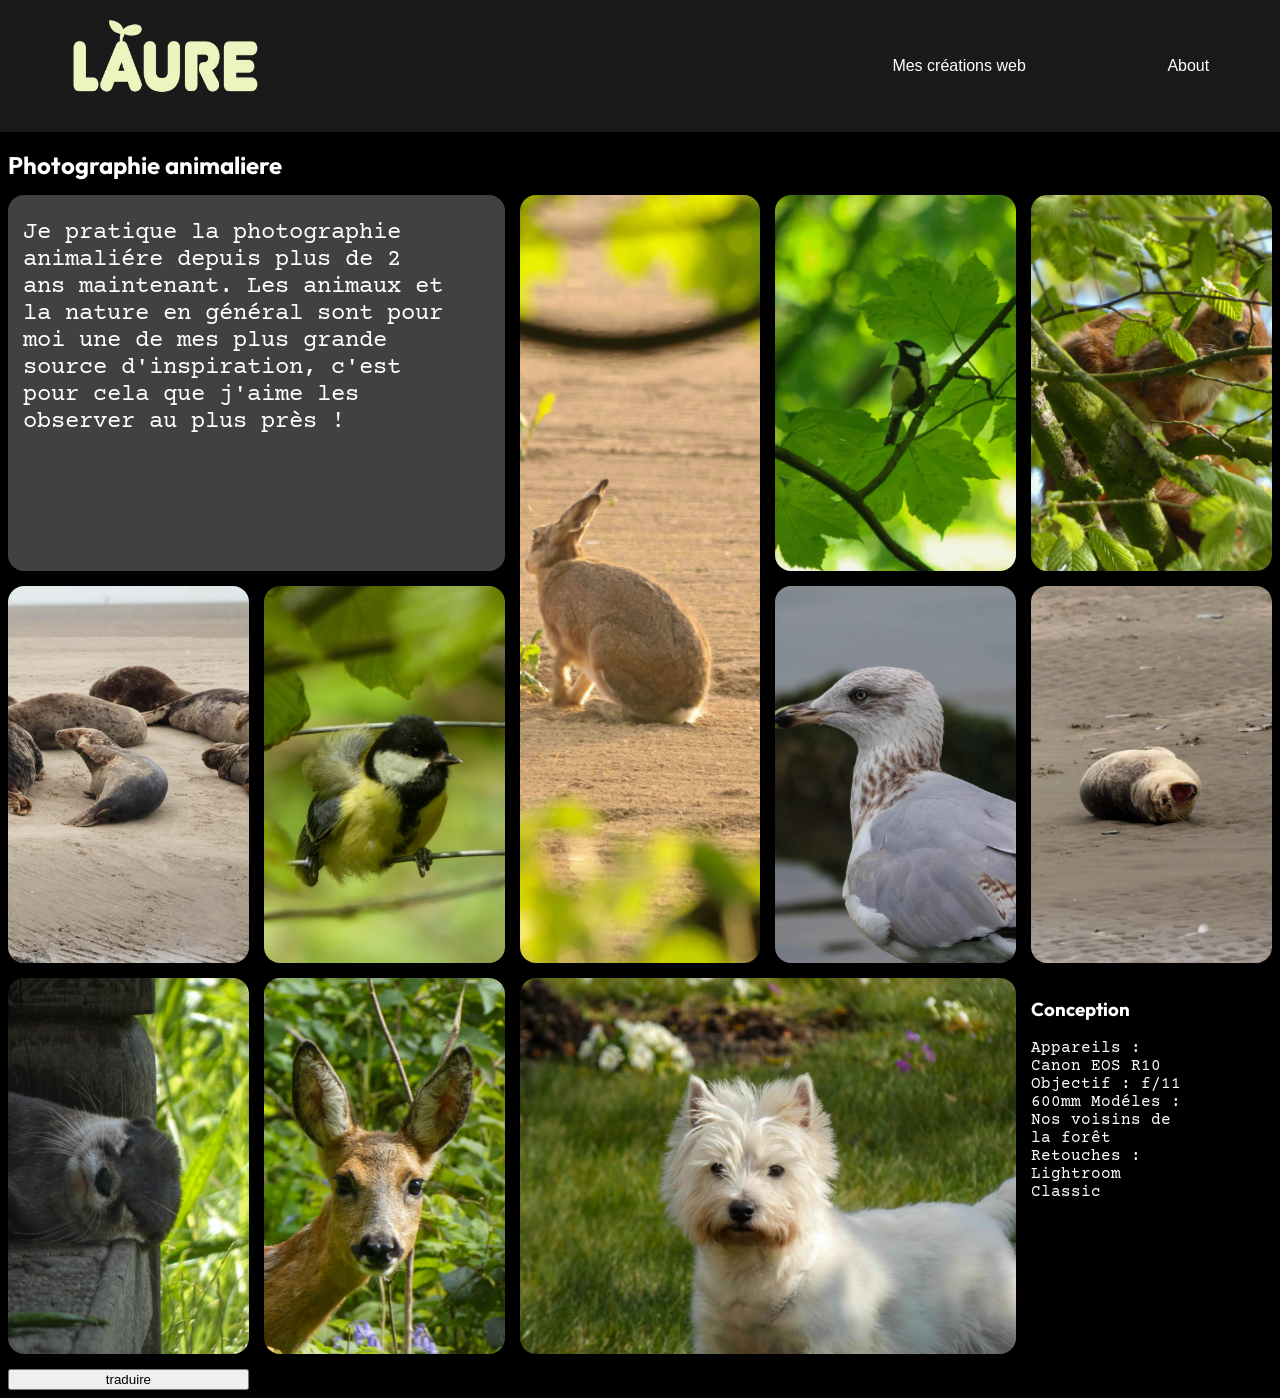
==== pages/animals.html @ 03fb3167 "premier commit" ====
<!DOCTYPE html>
<html lang="fr">
<head>
    <meta charset="UTF-8">
    <meta name="viewport" content="width=device-width, initial-scale=1.0">
    <title>Document</title>
    <link rel="stylesheet" href="../css/photos.css"/>
    <link rel="stylesheet" href="../css/style.css"/>
    
    <link rel="preconnect" href="https://fonts.googleapis.com">
    <link rel="preconnect" href="https://fonts.gstatic.com" crossorigin>
    <link href="https://fonts.googleapis.com/css2?family=Courier+Prime:ital,wght@0,400;0,700;1,400;1,700&family=Outfit:wght@100..900&display=swap" rel="stylesheet">
</head>
<body >

   

    
    <header class="regular">
        <nav class="container ">
            <a href="../index.html"><img src="../img/logo.png" alt="mon logo"></a>
            <a href="web.html">Mes créations web</a>
            <a href="me.html">About</a>
        </nav>

    </header>

  
    <div class="Projets" >
        <h2 class="container" id="titre"></h2>

        <div class="animals container">
            <button id="trad">traduire</button>
            <div class="para-top">
                <p id="txt"> </p>
            </div>
            <div id="loutre">
                <img src="../img/animals/loutre.jpg">
            </div>
            <div id="aurore">
                <img src="../img/animals/aurore.jpg">
            </div>
            <div id="ecureuil">
                <img src="../img/animals/ecureuil.jpg">
            </div>
            <div id="mesange2">
                <img src="../img/animals/mesange2.jpg">
            </div>
            <div id="mesange">
                <img src="../img/animals/mesange.jpg">
            </div>
            <div id="mouette">
                <img src="../img/animals/mouette.jpg">
            </div>
            <div id="nelsun">
                <img src="../img/animals/nelsun.jpg">
            </div>
            <div id="phoques">
                <img src="../img/animals/phoques.jpg">
            </div>
            <div id="baille">
                <img src="../img/animals/2.jpg">
            </div>
            <div id="lievre">
                <img src="../img/animals/lievre.jpg">
            </div>
            <div class="para-bottom">
                <h3 id="titre2"></h3>
                <p id ="prod"> </p>
            </div>
        </div>
    </div>
    
<script>
    let desc = {
        animals:[
        {"titre":"Photographie animaliere", "txt":"Je pratique la photographie animaliére depuis plus de 2 ans maintenant. Les animaux et la nature en général sont pour moi une de mes plus grande source d'inspiration, c'est pour cela que j'aime les observer au plus près !", 
        "titre2" : "Conception", 
        "products" :"Appareils : Canon EOS R10 Objectif : f/11 600mm Modéles : Nos voisins de la forêt Retouches : Lightroom Classic"  }  
        ]
    };

    let descEN = {
        animals:[
        {"titre":"Wild life photography", "txt":"I've been practising wild life photography almost for 2 years. Animals and nature are for me a greatest source of inspiration, that's the reason why I love to observe them ! ", 
        "titre2" : "Creation", 
        "products" :"Camera : Canon EOS R10 Lens : f/11 600mm Models : Animals of the forest Retouch : adobe Lightroom"  }  
        ]
    };

    let titre = document.getElementById("titre");
    let txt = document.getElementById("txt");
    let titre2 = document.getElementById("titre2");
    let prod = document.getElementById("prod");
    let trad = document.getElementById("trad");

    titre.textContent = desc.animals[0].titre;
    txt.textContent = desc.animals[0].txt;
    titre2.textContent = desc.animals[0].titre2;
    prod.textContent = desc.animals[0].products;

    trad.addEventListener("click", () => {
            titre.textContent = descEN.animals[0].titre;
            txt.textContent = descEN.animals[0].txt;
            titre2.textContent = descEN.animals[0].titre2;
            prod.textContent = descEN.animals[0].products;
            
    });
    
    </script>

</body>
</html>
---- css/photos.css ----
.Projets{
   margin-top: 150px;
}

.Projets h2{
  color : white;
  font-family: "Outfit", sans-serif;
  margin-bottom: 15px;
}

/*présentation ophelia*/

.Proj{
  display: grid;
  grid-template-columns: repeat(5, 1fr);
  grid-template-rows: repeat(2, 1fr);
  gap: 15px;
  grid-template-areas: "para1 para1 croix fleur croix2"
                       "main main cache fleur2 para2";
}


.main{ 
    grid-area: main; 
}
.croix{ 
    grid-area: croix; 
}
.croix2{ 
    grid-area: croix2; 
}
.cache{ 
    grid-area: cache; 
}
.fleur{ 
    grid-area: fleur; 
}
.fleur2{ 
    grid-area: fleur2; 
}

.Proj img{
  width: 100%;
  height: 100%;
  object-fit: cover;
  border-radius: 1em;
}


.para-top{
  grid-area: para1;
  background-color: rgba(255, 255, 255, 0.253);
  border-radius: 1em;
  padding-left: 15px;
}

.para-bottom{
  grid-area: para2;
}

.para-bottom p{
  color : white;
  font-family: "Courier Prime", monospace;
  width: 65%;
}

.para-bottom h3{
  color: white;
  font-family: "Outfit", sans-serif;
}

.para-top p{
  color : white;
  font-family: "Courier Prime", monospace;
  width: 90%;
  font-size: 1.5rem;
}

/*présentation photographie animaliere*/
.animals{
  display: grid;
  grid-template-columns: repeat(5, 1fr);
  grid-template-rows: repeat(3, 1fr);
  gap: 15px;
  grid-template-areas: "para1 para1 lievre mesange ecureuil"
                       "phoques mesange2 lievre mouette baille"
                       "loutre chevreuil nelsun nelsun para2";
}

#loutre{ 
    grid-area: loutre; 
}
#aurore{ 
    grid-area : chevreuil; 
}
#mesange2{ 
    grid-area: mesange2; 
}
#ecureuil{ 
    grid-area: ecureuil; 
}

#nelsun{ 
    grid-area: nelsun; 
}
#phoques{ 
    grid-area : phoques; 
}
#baille{ 
    grid-area: baille; 
}
#mesange{ 
    grid-area: mesange; 
}

#lievre{ 
    grid-area: lievre; 
}

#mouette{ 
    grid-area: mouette; 
}


.animals img{
  width: 100%;
  height: 100%;
  object-fit: cover;
  border-radius: 1em;
}
---- css/style.css ----
* {
  box-sizing: border-box;
}

body {
  background-color: black;
  font-family: Arial, Helvetica, sans-serif;

}

footer img{
  width: 10%;
  height: auto;
  position: absolute;
  right : 20px;
}

.container{
  max-width: 1300px;
  margin: 0 auto;
}

/* animation logo*/

#intro {
  position: fixed;
  top: 0;
  left: 0;
  width: 100%;
  height: 100%;
  z-index: 1000;
}

#animLogo {
  width: 100%;
  height: 100%;
  object-fit: cover;
}


#accueil {
  display: none;
}

/* le header */


.regular nav{
    display:flex;
    justify-content: space-around;
    align-items: center;
    
}
.regular a {
  text-decoration: none;
  margin: 15px;
  font-family:Arial, Helvetica, sans-serif;
  padding : 5px;
  color : white;
}

.regular a:hover{
  opacity: 0.7;
}


.regular img{
  max-width: 30%;
}

.regular {
  width: 100%;
  height: auto;
  background: rgba(255, 255, 255, 0.1); /* Fond blanc très transparent */
  backdrop-filter: blur(15px);         /* Flou de l'arrière-plan */
  -webkit-backdrop-filter: blur(15px);
  position: fixed;
  top: 0;
  left : 0;
  z-index: 999;
}

.hero {
  height: 100vh;
  background: url('/img/hero.png') no-repeat center center/cover;
  position: relative;
}

.hero h1{
  position: absolute;
  top: 50%;
  left: 50%;
  transform: translate(-50%, -50%);
  color: white;
  font-size: 6rem;
  font-family: "Archivo Black", sans-serif;
  font-weight: 400;
  font-style: normal;
}

.navbar {
  display: flex;
  justify-content: space-between;
  align-items: center;
  padding: 20px 50px;
  
}

/* Style du texte */
.logo, .nav-links a {
  color: white;
  text-decoration: none;
  font-family: 'Arial', sans-serif; 
  font-size: 1.5rem;
  font-weight: 300;
}

.logo img {
  width: 50%;
  height: auto;
}

.nav-links {
  list-style: none;
  display: flex;
  gap: 40px;
}

.nav-links a:hover {
  opacity: 0.7;
}



.gallery{
  margin-top: 150px;
  column-count: 3;
  column-gap: 15px;
}

.gallery img{
  width: 100%;
  height: auto;
  border-radius: 1em;
  margin: 0 0 15px 0;
}

.gallery img:hover{
  transform: scale(0.99);
}

/* Partie présentation*/

.presentation{
  margin-top: 150px;
  display: flex;
  justify-content: space-between;
}


.presentation p{
  color : white ; 
  width: 50%
}

#skills{
  background-color: rgba(255, 255, 255, 0.232);
}

/* projets web */


h1{
  color : white;
  font-family: "Archivo Black", sans-serif;
  font-weight: 400;
  font-style: normal;
  text-align: center;
  margin-top: 50px;
}

#DevProjects{
  margin-top: 100px;
  display: grid;
  gap: 20px;
  grid-template-columns: repeat(3, 1fr);
  height: auto;
  margin-bottom: 20px;

}



.card {
  position: relative;
  overflow: hidden;
  background: rgba(255, 255, 255, 0.136); 
  border-radius: 1em;
  display: flex;
  flex-direction: column;
  align-items: center;
  height: 330px;
  color: white;
}

.card:hover{
  transform: scale(0.99);
}


.card img{
  width: 300px;
  height: 150px;
  object-fit: cover;
  border-radius: 1em;
  margin-top: 15px;
}

.card a{
  position: absolute;
  right:15px;
  bottom:10px;
  
}

.card a i {
  font-size: 1.5rem; 
  width: 1.5rem;
  height: 1.5rem;
  line-height: 1.5rem;
}

.techs{
  display: flex;
  position: absolute;
  left : 15px;
  bottom : 10px;
}


.tech{
  border-radius: 1em;
  padding: 5px 10px;
  margin-left: 15px;
  background: rgba(255, 255, 255, 0.43); /* Fond blanc très transparent */
  backdrop-filter: blur(15px);         /* Flou de l'arrière-plan */
  -webkit-backdrop-filter: blur(15px);
}
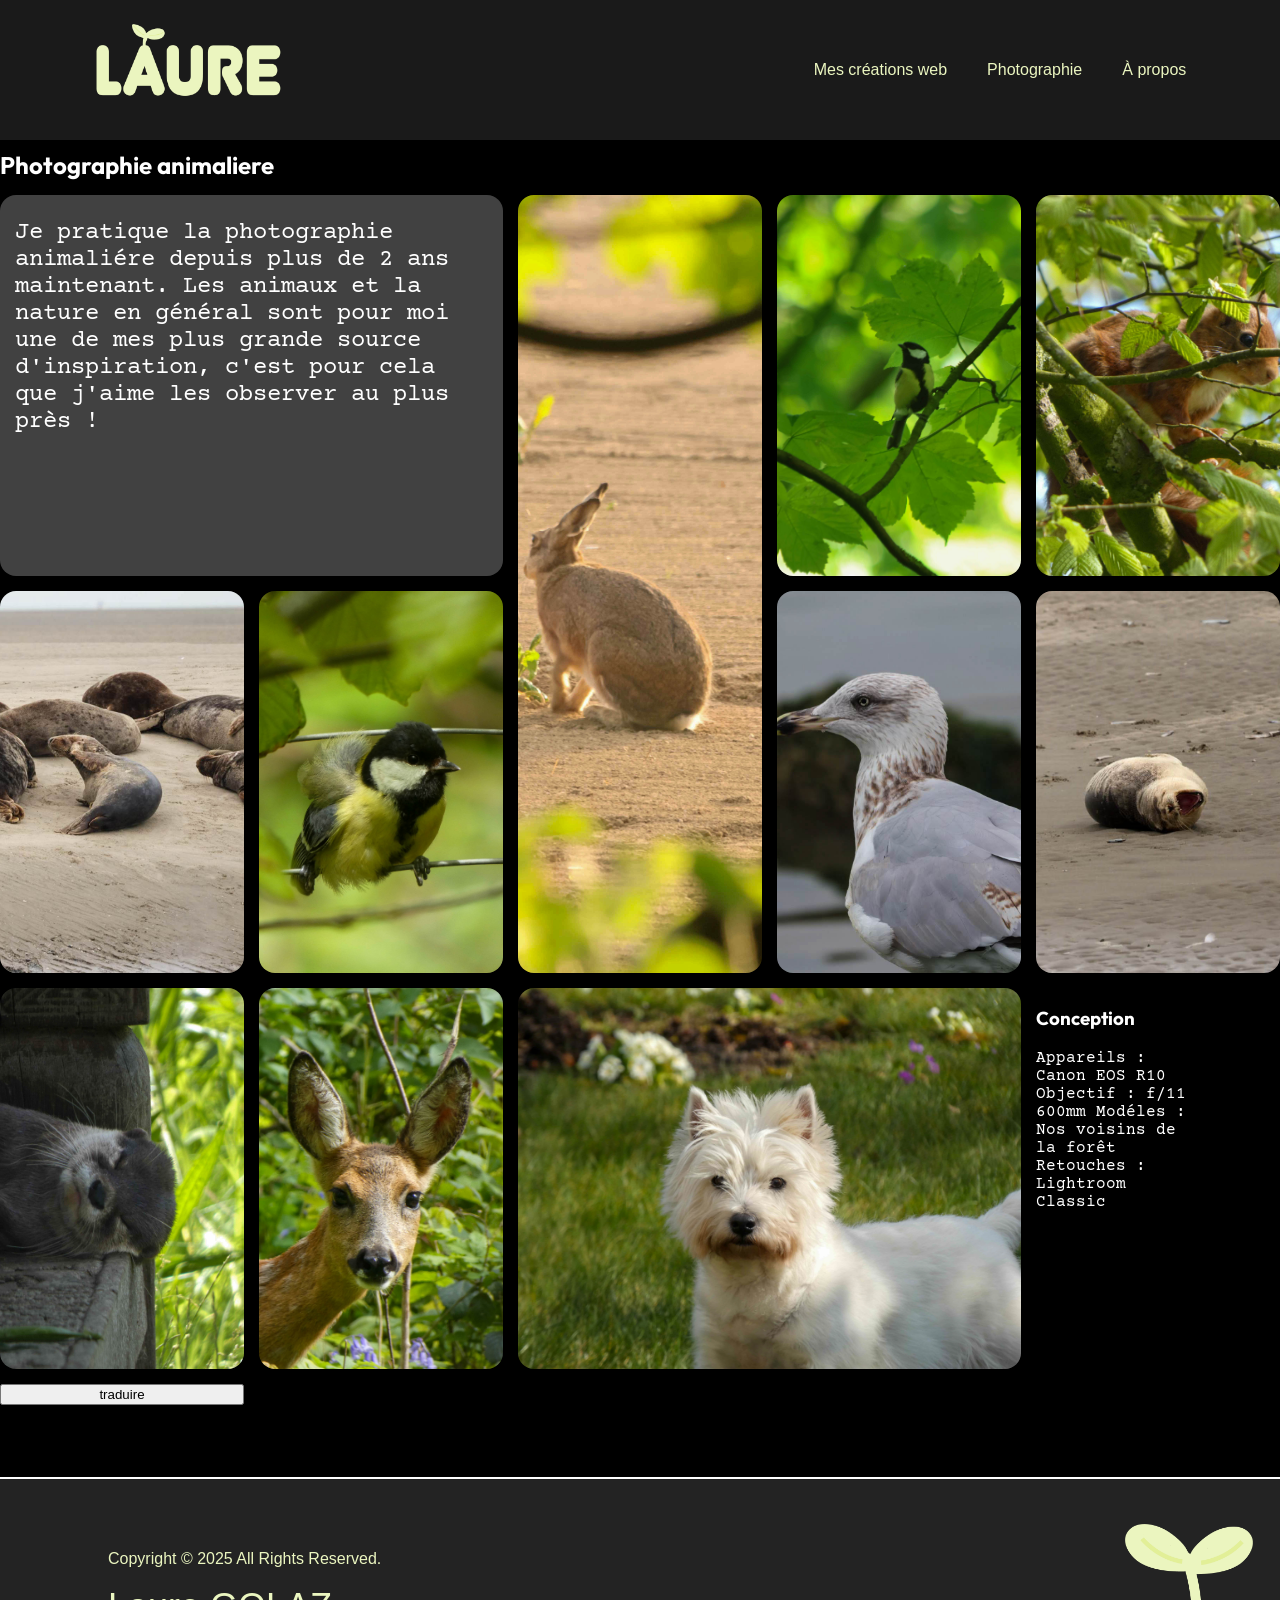
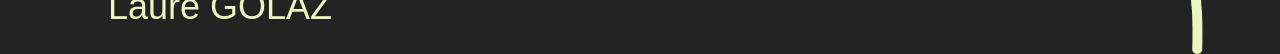
==== commit f9be5910: "Ajout de beaucoup de modifications : header, footer, accueil et liens entre les pages corrigés" ====
--- a/pages/animals.html
+++ b/pages/animals.html
@@ -10,17 +10,17 @@
     <link rel="preconnect" href="https://fonts.googleapis.com">
     <link rel="preconnect" href="https://fonts.gstatic.com" crossorigin>
     <link href="https://fonts.googleapis.com/css2?family=Courier+Prime:ital,wght@0,400;0,700;1,400;1,700&family=Outfit:wght@100..900&display=swap" rel="stylesheet">
+    <link href="https://fonts.googleapis.com/css2?family=Archivo+Black&display=swap" rel="stylesheet">
 </head>
 <body >
-
-   
-
     
     <header class="regular">
+        
         <nav class="container ">
             <a href="../index.html"><img src="../img/logo.png" alt="mon logo"></a>
-            <a href="web.html">Mes créations web</a>
-            <a href="me.html">About</a>
+            <a href="/pages/web.html">Mes créations web</a>
+            <a href="/pages/photos.html">Photographie</a>
+            <a href="/pages/me.html">À propos</a>
         </nav>
 
     </header>
@@ -71,6 +71,19 @@
         </div>
     </div>
     
+
+    <footer>
+
+        <div>
+            <span>Copyright © 2025 All Rights Reserved.</span>
+            <span class="footer-name">Laure GOLAZ</span>
+        </div>
+
+        <img src="../img/feuille.png">
+    
+    </footer>
+
+    
 <script>
     let desc = {
         animals:[
--- a/css/style.css
+++ b/css/style.css
@@ -6,19 +6,29 @@
 body {
   background-color: black;
   font-family: Arial, Helvetica, sans-serif;
-
-}
-
-footer img{
-  width: 10%;
-  height: auto;
-  position: absolute;
-  right : 20px;
+  margin: auto;
 }
 
 .container{
   max-width: 1300px;
   margin: 0 auto;
+}
+
+.bouton {
+  background-color: rgb(35, 35, 35);
+  color: white;
+  text-decoration: none;
+  padding: 15px 20px;
+  border-radius: 0.5rem;
+  font-family: "Courier Prime";
+  font-size: 1.2rem;
+}
+
+.bouton:hover {
+  background: rgba(255, 255, 255, 0.1); /* Fond blanc très transparent */
+  backdrop-filter: blur(15px);         /* Flou de l'arrière-plan */
+  -webkit-backdrop-filter: blur(15px);
+  transform: translateY(3px);
 }
 
 /* animation logo*/
@@ -38,11 +48,6 @@
   object-fit: cover;
 }
 
-
-#accueil {
-  display: none;
-}
-
 /* le header */
 
 
@@ -50,14 +55,14 @@
     display:flex;
     justify-content: space-around;
     align-items: center;
-    
-}
+}
+
 .regular a {
   text-decoration: none;
   margin: 15px;
-  font-family:Arial, Helvetica, sans-serif;
+  font-family: 'Archivo Black', sans-serif;
   padding : 5px;
-  color : white;
+  color : rgb(235, 246, 192)
 }
 
 .regular a:hover{
@@ -71,7 +76,7 @@
 
 .regular {
   width: 100%;
-  height: auto;
+  height: 140px;
   background: rgba(255, 255, 255, 0.1); /* Fond blanc très transparent */
   backdrop-filter: blur(15px);         /* Flou de l'arrière-plan */
   -webkit-backdrop-filter: blur(15px);
@@ -79,19 +84,63 @@
   top: 0;
   left : 0;
   z-index: 999;
-}
+  display: flex;
+  align-items: center;
+}
+
+/* Hero section de accueil */
 
 .hero {
+  margin-top: 140px;
   height: 100vh;
   background: url('/img/hero.png') no-repeat center center/cover;
-  position: relative;
-}
-
-.hero h1{
-  position: absolute;
-  top: 50%;
-  left: 50%;
-  transform: translate(-50%, -50%);
+}
+
+.hero-div {
+  display: flex;
+  flex-direction: column;
+  align-items: center;
+  justify-content: center;
+  gap: 50px;
+}
+
+.hero h1 {
+  color: white;
+  font-size: 6rem;
+  font-family: "Archivo Black", sans-serif;
+  font-weight: 400;
+  font-style: normal;
+}
+
+.hero h2 {
+  color: white;
+  font-size: 3rem;
+  font-family: "Archivo Black", sans-serif;
+  font-weight: 400;
+  font-style: normal;
+}
+
+.boutons-hero {
+  width: 60%;
+  display: flex;
+  justify-content: space-between;
+}
+
+.boutons-hero a {
+  width: 40%;
+  text-align: center;
+  align-self: center;
+}
+
+/* Hero section des autres pages */
+
+.hero-section {
+  margin-top: 26vh;
+  margin-bottom: 8vh;
+}
+
+.hero-section h1 {
+  margin: auto;
   color: white;
   font-size: 6rem;
   font-family: "Archivo Black", sans-serif;
@@ -134,7 +183,6 @@
 
 
 .gallery{
-  margin-top: 150px;
   column-count: 3;
   column-gap: 15px;
 }
@@ -153,7 +201,6 @@
 /* Partie présentation*/
 
 .presentation{
-  margin-top: 150px;
   display: flex;
   justify-content: space-between;
 }
@@ -181,13 +228,11 @@
 }
 
 #DevProjects{
-  margin-top: 100px;
   display: grid;
   gap: 20px;
   grid-template-columns: repeat(3, 1fr);
   height: auto;
   margin-bottom: 20px;
-
 }
 
 
@@ -250,3 +295,43 @@
 
 
 
+
+
+
+
+
+/* Footer */
+
+footer {
+  background-color: rgb(35, 35, 35);
+  display: flex;
+  justify-content: space-between;
+  height: auto;
+  padding-top: 5vh;
+  margin-top: 8vh;
+  border-top: 2px solid white;
+}
+
+footer div {
+  height: auto;
+  display: flex;
+  justify-content: center;
+  flex-direction: column;
+  gap: 2vh;
+  padding: 0 12vh;
+  font-family: "Archivo Black", sans-serif;
+}
+
+footer div span {
+  color: rgb(235, 246, 192);
+}
+
+footer img{
+  width: 10%;
+  height: auto;
+  margin-right: 3vh;
+}
+
+.footer-name {
+  font-size: 4vh;
+}
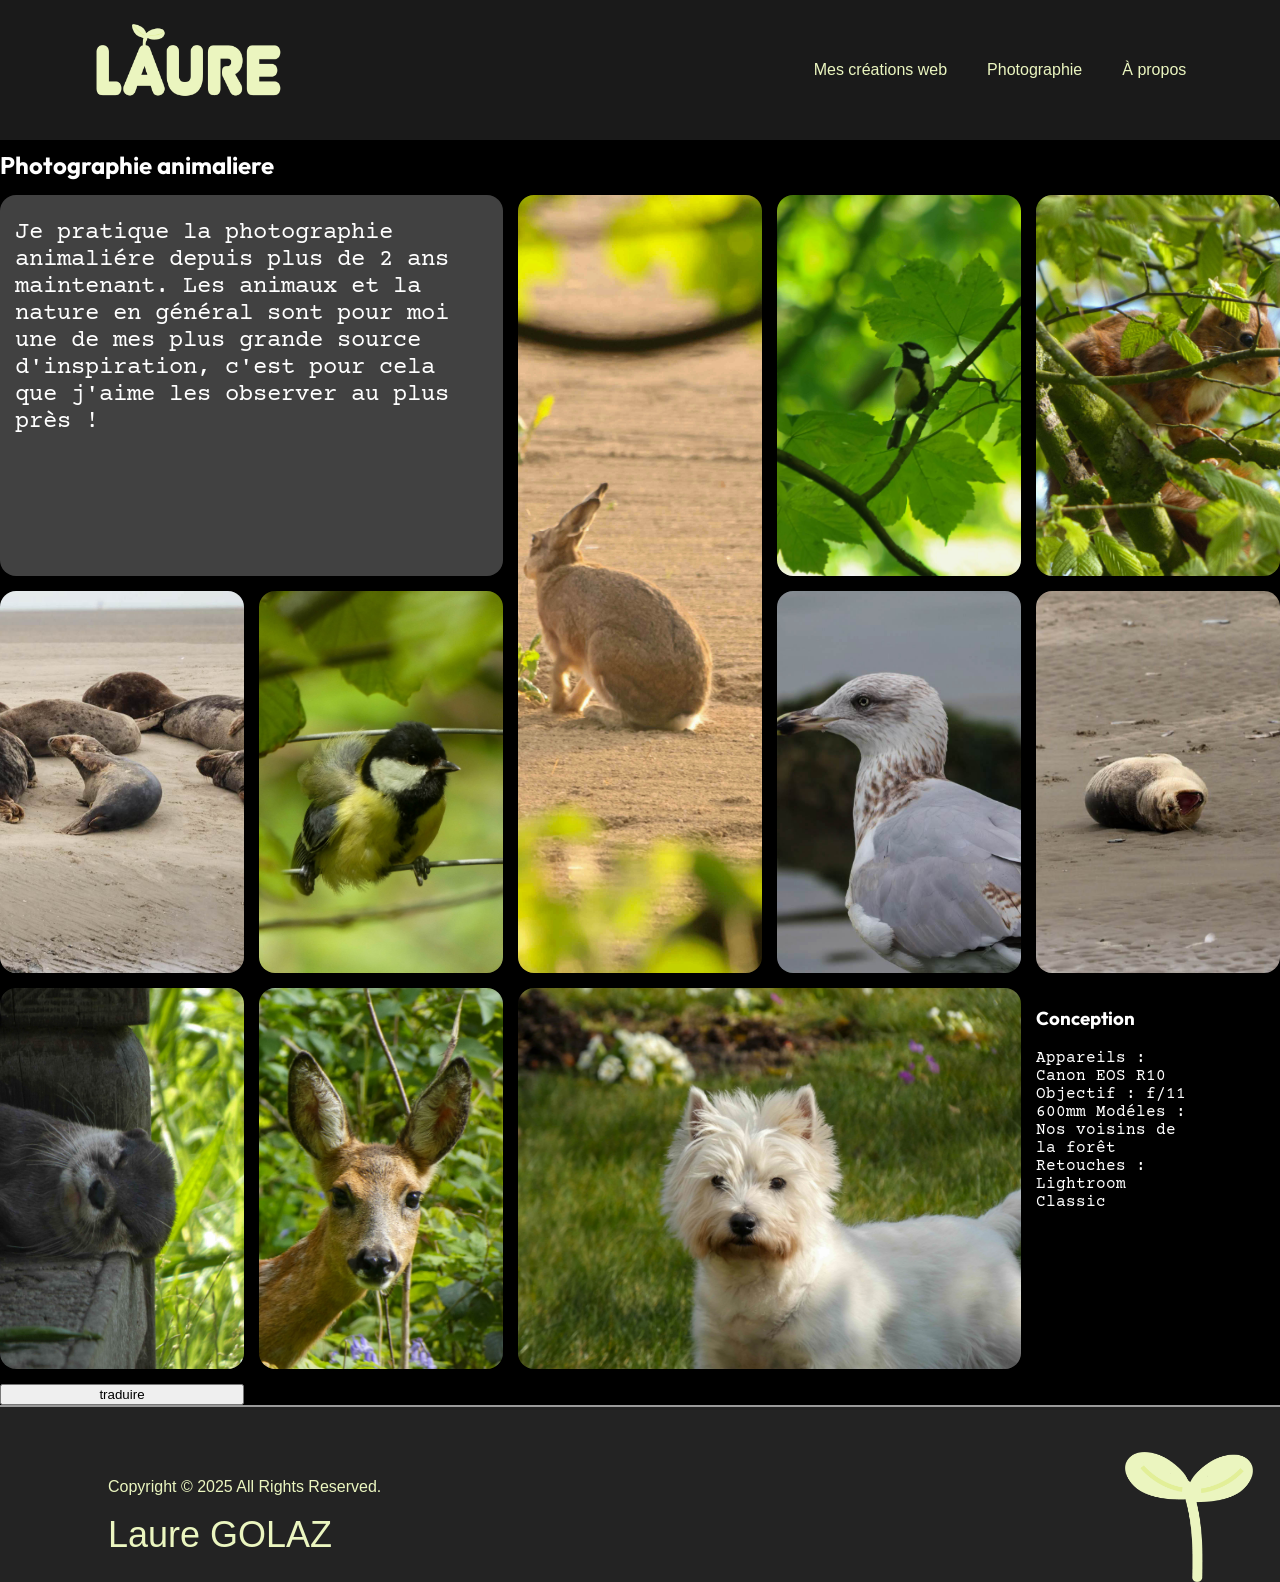
==== commit 53b279db: "Ajout de div modal pour visionner images en grand + boutons sur page photos" ====
--- a/pages/animals.html
+++ b/pages/animals.html
@@ -10,6 +10,7 @@
     <link rel="preconnect" href="https://fonts.googleapis.com">
     <link rel="preconnect" href="https://fonts.gstatic.com" crossorigin>
     <link href="https://fonts.googleapis.com/css2?family=Courier+Prime:ital,wght@0,400;0,700;1,400;1,700&family=Outfit:wght@100..900&display=swap" rel="stylesheet">
+    <link href="https://api.fontshare.com/v2/css?f[]=chillax@200,300,400,500,600,700,1&display=swap" rel="stylesheet">
     <link href="https://fonts.googleapis.com/css2?family=Archivo+Black&display=swap" rel="stylesheet">
 </head>
 <body >
--- a/css/style.css
+++ b/css/style.css
@@ -29,6 +29,7 @@
   backdrop-filter: blur(15px);         /* Flou de l'arrière-plan */
   -webkit-backdrop-filter: blur(15px);
   transform: translateY(3px);
+  border: 1px solid white;
 }
 
 /* animation logo*/
@@ -107,17 +108,15 @@
 .hero h1 {
   color: white;
   font-size: 6rem;
-  font-family: "Archivo Black", sans-serif;
-  font-weight: 400;
-  font-style: normal;
+  font-family: 'Chillax', sans-serif;
+  font-weight: 700;
 }
 
 .hero h2 {
   color: white;
   font-size: 3rem;
-  font-family: "Archivo Black", sans-serif;
-  font-weight: 400;
-  font-style: normal;
+  font-family: 'Chillax', sans-serif;
+  font-weight: 700;
 }
 
 .boutons-hero {
@@ -143,9 +142,8 @@
   margin: auto;
   color: white;
   font-size: 6rem;
-  font-family: "Archivo Black", sans-serif;
-  font-weight: 400;
-  font-style: normal;
+  font-family: 'Chillax', sans-serif;
+  font-weight: 500;
 }
 
 .navbar {
@@ -156,6 +154,18 @@
   
 }
 
+.boutons {
+  width: 60%;
+  display: flex;
+  justify-content: space-between;
+}
+
+.boutons a {
+  width: 40%;
+  text-align: center;
+  align-self: center;
+}
+
 /* Style du texte */
 .logo, .nav-links a {
   color: white;
@@ -197,6 +207,7 @@
 .gallery img:hover{
   transform: scale(0.99);
 }
+
 
 /* Partie présentation*/
 
@@ -308,8 +319,7 @@
   justify-content: space-between;
   height: auto;
   padding-top: 5vh;
-  margin-top: 8vh;
-  border-top: 2px solid white;
+  border-top: 2px solid rgba(255, 255, 255, 0.54);
 }
 
 footer div {
@@ -334,4 +344,68 @@
 
 .footer-name {
   font-size: 4vh;
+}
+
+
+
+/* Modals pour les images */
+
+.modal {
+    position: fixed;
+    inset: 0;
+    display: flex;
+    justify-content: center;
+    align-items: center;
+
+    background: rgba(0,0,0,0.85);
+    backdrop-filter: blur(8px);
+
+    opacity: 0;
+    pointer-events: none;
+    transition: opacity 0.6s ease;
+
+    z-index: 10000;
+}
+
+.modal.active {
+    opacity: 1;
+    pointer-events: auto;
+}
+
+.modal-content {
+    position: relative;
+    display: flex;
+    width: fit-content;
+    height: 90vh;
+    background: rgba(255, 255, 255, 0.1); /* Fond blanc très transparent */
+    backdrop-filter: blur(15px);         /* Flou de l'arrière-plan */
+    -webkit-backdrop-filter: blur(15px);    
+    padding: 25px;
+    box-shadow: 0 0 60px rgba(255,255,255,0.1);
+
+    transform: scale(0.8);
+    transition: transform 0.6s ease;
+}
+
+.modal.active .modal-content {
+    transform: scale(1);
+}
+
+.modal-content img {
+    width: 100%;
+    height: auto;
+}
+
+.modal-container {
+    display: flex;
+    flex-direction: column;
+}
+
+.close {
+    position: absolute;
+    top: 0;
+    right: 5px;
+    font-size: 28px;
+    color: white;
+    cursor: pointer;
 }
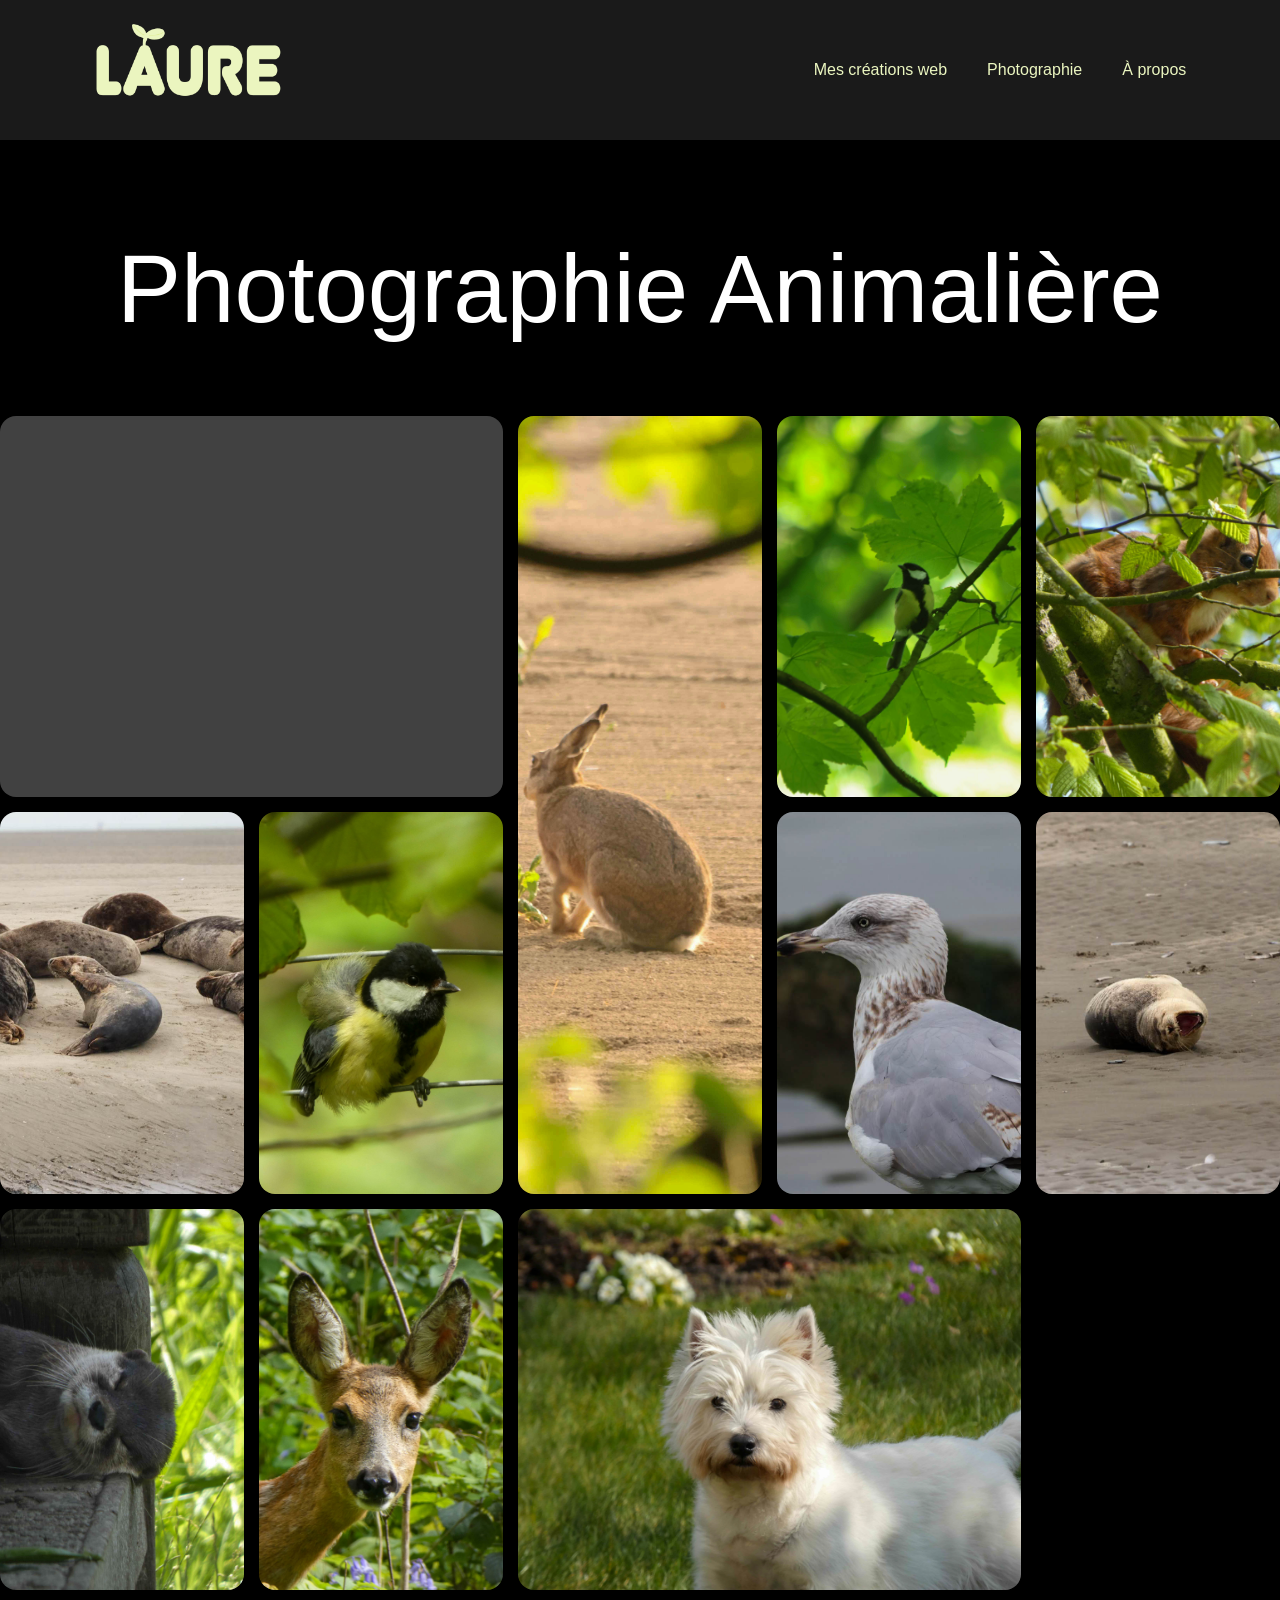
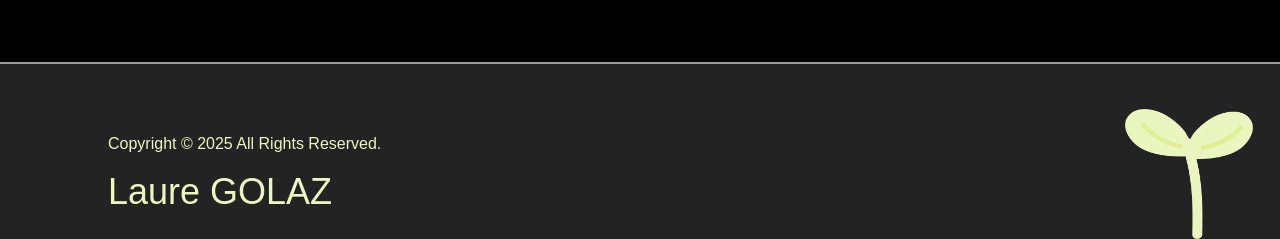
==== commit 75c0d451: "Ajout des div modal sur toutes les photos" ====
--- a/pages/animals.html
+++ b/pages/animals.html
@@ -12,6 +12,8 @@
     <link href="https://fonts.googleapis.com/css2?family=Courier+Prime:ital,wght@0,400;0,700;1,400;1,700&family=Outfit:wght@100..900&display=swap" rel="stylesheet">
     <link href="https://api.fontshare.com/v2/css?f[]=chillax@200,300,400,500,600,700,1&display=swap" rel="stylesheet">
     <link href="https://fonts.googleapis.com/css2?family=Archivo+Black&display=swap" rel="stylesheet">
+    <script src="https://unpkg.com/scrollreveal"></script>
+    <script src="https://unpkg.com/scrollreveal@4.0.0/dist/scrollreveal.min.js"></script>
 </head>
 <body >
     
@@ -26,44 +28,48 @@
 
     </header>
 
+    <section class="hero-section">
+
+        <h1>Photographie Animalière</h1>
+
+    </section>
   
     <div class="Projets" >
-        <h2 class="container" id="titre"></h2>
 
         <div class="animals container">
-            <button id="trad">traduire</button>
+            <!-- <button id="trad">traduire</button> -->
             <div class="para-top">
                 <p id="txt"> </p>
             </div>
             <div id="loutre">
-                <img src="../img/animals/loutre.jpg">
+                <img class="photo" src="../img/animals/loutre.jpg">
             </div>
             <div id="aurore">
-                <img src="../img/animals/aurore.jpg">
+                <img class="photo" src="../img/animals/aurore.jpg">
             </div>
             <div id="ecureuil">
-                <img src="../img/animals/ecureuil.jpg">
+                <img class="photo" src="../img/animals/ecureuil.jpg">
             </div>
             <div id="mesange2">
-                <img src="../img/animals/mesange2.jpg">
+                <img class="photo" src="../img/animals/mesange2.jpg">
             </div>
             <div id="mesange">
-                <img src="../img/animals/mesange.jpg">
+                <img class="photo" src="../img/animals/mesange.jpg">
             </div>
             <div id="mouette">
-                <img src="../img/animals/mouette.jpg">
+                <img class="photo" src="../img/animals/mouette.jpg">
             </div>
             <div id="nelsun">
-                <img src="../img/animals/nelsun.jpg">
+                <img class="photo" src="../img/animals/nelsun.jpg">
             </div>
             <div id="phoques">
-                <img src="../img/animals/phoques.jpg">
+                <img class="photo" src="../img/animals/phoques.jpg">
             </div>
             <div id="baille">
-                <img src="../img/animals/2.jpg">
+                <img class="photo" src="../img/animals/2.jpg">
             </div>
             <div id="lievre">
-                <img src="../img/animals/lievre.jpg">
+                <img class="photo" src="../img/animals/lievre.jpg">
             </div>
             <div class="para-bottom">
                 <h3 id="titre2"></h3>
@@ -84,43 +90,78 @@
     
     </footer>
 
+    <div class="modal" id="modal">
+        <div class="modal-overlay"></div>
+
+        <div class="modal-content">
+            <span class="close">&times;</span>
+            <img id="modal-img" src="">
+        </div>
+    </div>
+
     
-<script>
-    let desc = {
-        animals:[
-        {"titre":"Photographie animaliere", "txt":"Je pratique la photographie animaliére depuis plus de 2 ans maintenant. Les animaux et la nature en général sont pour moi une de mes plus grande source d'inspiration, c'est pour cela que j'aime les observer au plus près !", 
-        "titre2" : "Conception", 
-        "products" :"Appareils : Canon EOS R10 Objectif : f/11 600mm Modéles : Nos voisins de la forêt Retouches : Lightroom Classic"  }  
-        ]
-    };
+    <script>
 
-    let descEN = {
-        animals:[
-        {"titre":"Wild life photography", "txt":"I've been practising wild life photography almost for 2 years. Animals and nature are for me a greatest source of inspiration, that's the reason why I love to observe them ! ", 
-        "titre2" : "Creation", 
-        "products" :"Camera : Canon EOS R10 Lens : f/11 600mm Models : Animals of the forest Retouch : adobe Lightroom"  }  
-        ]
-    };
+        ScrollReveal().reveal('.animals div');
 
-    let titre = document.getElementById("titre");
-    let txt = document.getElementById("txt");
-    let titre2 = document.getElementById("titre2");
-    let prod = document.getElementById("prod");
-    let trad = document.getElementById("trad");
+        let desc = {
+            animals:[
+            {"titre":"Photographie animaliere", "txt":"Je pratique la photographie animalière depuis plus de 2 ans maintenant. Les animaux et la nature en général sont pour moi une de mes plus grande source d'inspiration, c'est pour cela que j'aime les observer au plus près !", 
+            "titre2" : "Conception", 
+            "products" :"Appareils : Canon EOS R10 Objectif : f/11 600mm Modéles : Nos voisins de la forêt Retouches : Lightroom Classic"  }  
+            ]
+        };
 
-    titre.textContent = desc.animals[0].titre;
-    txt.textContent = desc.animals[0].txt;
-    titre2.textContent = desc.animals[0].titre2;
-    prod.textContent = desc.animals[0].products;
+        let descEN = {
+            animals:[
+            {"titre":"Wild life photography", "txt":"I've been practising wild life photography almost for 2 years. Animals and nature are for me a greatest source of inspiration, that's the reason why I love to observe them ! ", 
+            "titre2" : "Creation", 
+            "products" :"Camera : Canon EOS R10 Lens : f/11 600mm Models : Animals of the forest Retouch : adobe Lightroom"  }  
+            ]
+        };
 
-    trad.addEventListener("click", () => {
-            titre.textContent = descEN.animals[0].titre;
-            txt.textContent = descEN.animals[0].txt;
-            titre2.textContent = descEN.animals[0].titre2;
-            prod.textContent = descEN.animals[0].products;
-            
-    });
-    
+        let txt = document.getElementById("txt");
+        let titre2 = document.getElementById("titre2");
+        let prod = document.getElementById("prod");
+        let trad = document.getElementById("trad");
+
+        txt.textContent = desc.animals[0].txt;
+        titre2.textContent = desc.animals[0].titre2;
+        prod.textContent = desc.animals[0].products;
+
+        // trad.addEventListener("click", () => {
+        //         titre.textContent = descEN.animals[0].titre;
+        //         txt.textContent = descEN.animals[0].txt;
+        //         titre2.textContent = descEN.animals[0].titre2;
+        //         prod.textContent = descEN.animals[0].products;
+                
+        // });
+
+        const photos = document.querySelectorAll(".photo");
+        const modal = document.getElementById("modal");
+        const modalImg = document.getElementById("modal-img");
+        const closeBtn = document.querySelector(".close");
+
+        photos.forEach(photo => {
+            photo.addEventListener("click", () => {
+                const img = photo.src;
+                
+                modalImg.src = img;
+
+                modal.classList.add("active");
+            });
+        });
+
+        closeBtn.addEventListener("click", () => {
+            modal.classList.remove("active");
+        });
+
+        modal.addEventListener("click", (e) => {
+            if (e.target === modal) {
+                modal.classList.remove("active");
+            }
+        });
+        
     </script>
 
 </body>
--- a/css/photos.css
+++ b/css/photos.css
@@ -1,5 +1,5 @@
 .Projets{
-   margin-top: 150px;
+    margin-bottom: 8vh;
 }
 
 .Projets h2{
@@ -78,11 +78,11 @@
 
 /*présentation photographie animaliere*/
 .animals{
-  display: grid;
-  grid-template-columns: repeat(5, 1fr);
-  grid-template-rows: repeat(3, 1fr);
-  gap: 15px;
-  grid-template-areas: "para1 para1 lievre mesange ecureuil"
+    display: grid;
+    grid-template-columns: repeat(5, 1fr);
+    grid-template-rows: repeat(3, 1fr);
+    gap: 15px;
+    grid-template-areas: "para1 para1 lievre mesange ecureuil"
                        "phoques mesange2 lievre mouette baille"
                        "loutre chevreuil nelsun nelsun para2";
 }
@@ -129,6 +129,8 @@
   border-radius: 1em;
 }
 
+.photo {
+    cursor: pointer;
+}
 
 
-
--- a/css/style.css
+++ b/css/style.css
@@ -195,6 +195,7 @@
 .gallery{
   column-count: 3;
   column-gap: 15px;
+  margin-bottom: 8vh;
 }
 
 .gallery img{
@@ -243,7 +244,7 @@
   gap: 20px;
   grid-template-columns: repeat(3, 1fr);
   height: auto;
-  margin-bottom: 20px;
+  margin-bottom: 8vh;
 }
 
 
@@ -254,6 +255,7 @@
   background: rgba(255, 255, 255, 0.136); 
   border-radius: 1em;
   display: flex;
+  text-align: center;
   flex-direction: column;
   align-items: center;
   height: 330px;
